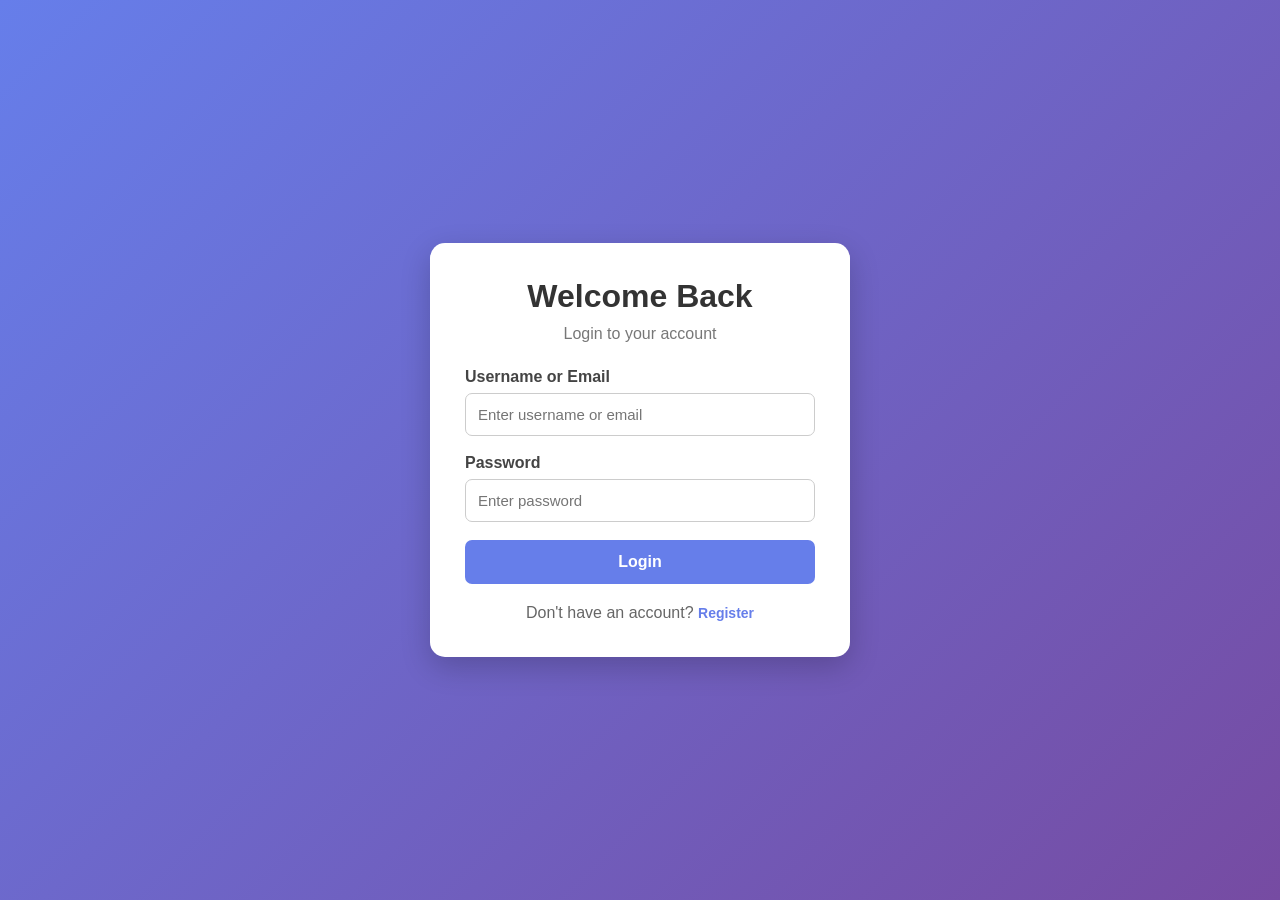
==== WEBDEV-L2-LOGIN_AUTHENTICATION_SYSTEM/index.html @ feb8914d "Add files via upload" ====
<!DOCTYPE html>
<html lang="en">

<head>
    <meta charset="UTF-8">
    <meta name="viewport" content="width=device-width, initial-scale=1.0">

    <title>Authentication System</title>

    <style>
        * {
            margin: 0;
            padding: 0;
            box-sizing: border-box;
            font-family: Arial, sans-serif;
        }

        body {
            min-height: 100vh;
            background: linear-gradient(135deg, #667eea, #764ba2);
            display: flex;
            justify-content: center;
            align-items: center;
            padding: 20px;
        }

        .container {
            width: 100%;
            max-width: 420px;
        }

        .card {
            background: white;
            padding: 35px;
            border-radius: 15px;
            box-shadow: 0 10px 30px rgba(0, 0, 0, 0.2);
        }

        .card h1 {
            text-align: center;
            margin-bottom: 10px;
            color: #333;
        }

        .subtitle {
            text-align: center;
            color: #777;
            margin-bottom: 25px;
        }

        .form-group {
            margin-bottom: 18px;
        }

        .form-group label {
            display: block;
            margin-bottom: 7px;
            font-weight: bold;
            color: #444;
        }

        .form-group input {
            width: 100%;
            padding: 12px;
            border: 1px solid #ccc;
            border-radius: 7px;
            font-size: 15px;
            outline: none;
        }

        .form-group input:focus {
            border-color: #667eea;
        }

        .password-info {
            margin-top: 6px;
            font-size: 12px;
            color: #777;
        }

        .btn {
            width: 100%;
            padding: 13px;
            border: none;
            border-radius: 7px;
            background: #667eea;
            color: white;
            font-size: 16px;
            font-weight: bold;
            cursor: pointer;
        }

        .btn:hover {
            background: #5568d8;
        }

        .switch {
            text-align: center;
            margin-top: 20px;
            color: #666;
        }

        .switch button {
            background: none;
            border: none;
            color: #667eea;
            font-weight: bold;
            cursor: pointer;
            font-size: 14px;
        }

        .message {
            padding: 10px;
            margin-bottom: 15px;
            border-radius: 6px;
            display: none;
            font-size: 14px;
        }

        .error {
            background: #ffe5e5;
            color: #d32f2f;
        }

        .success {
            background: #e4f7e8;
            color: #2e7d32;
        }

        /* Dashboard */

        .dashboard {
            max-width: 700px;
            width: 100%;
        }

        .dashboard-card {
            background: white;
            border-radius: 15px;
            padding: 40px;
            text-align: center;
            box-shadow: 0 10px 30px rgba(0, 0, 0, 0.2);
        }

        .dashboard-card h1 {
            color: #333;
            margin-bottom: 15px;
        }

        .welcome {
            font-size: 18px;
            color: #667eea;
            margin-bottom: 25px;
            font-weight: bold;
        }

        .user-box {
            background: #f5f6ff;
            padding: 20px;
            border-radius: 10px;
            margin-bottom: 25px;
            text-align: left;
        }

        .user-box p {
            margin: 10px 0;
            color: #555;
        }

        .logout-btn {
            padding: 12px 30px;
            background: #e53935;
            color: white;
            border: none;
            border-radius: 7px;
            cursor: pointer;
            font-size: 15px;
            font-weight: bold;
        }

        .logout-btn:hover {
            background: #c62828;
        }

        .hidden {
            display: none;
        }

        @media (max-width: 500px) {

            .card,
            .dashboard-card {
                padding: 25px;
            }
        }
    </style>
</head>

<body>

    <!-- Authentication Container -->
    <div class="container" id="authContainer">

        <!-- Registration Page -->
        <div class="card" id="registerPage">

            <h1>Create Account</h1>

            <p class="subtitle">
                Register a new account
            </p>

            <div id="registerMessage" class="message"></div>

            <form id="registerForm">

                <div class="form-group">
                    <label for="registerUsername">
                        Username
                    </label>

                    <input
                        type="text"
                        id="registerUsername"
                        placeholder="Enter username"
                        autocomplete="username"
                    >
                </div>

                <div class="form-group">
                    <label for="registerEmail">
                        Email
                    </label>

                    <input
                        type="email"
                        id="registerEmail"
                        placeholder="Enter email"
                        autocomplete="email"
                    >
                </div>

                <div class="form-group">
                    <label for="registerPassword">
                        Password
                    </label>

                    <input
                        type="password"
                        id="registerPassword"
                        placeholder="Enter password"
                        autocomplete="new-password"
                    >

                    <p class="password-info">
                        Minimum 8 characters and at least 1 number
                    </p>
                </div>

                <div class="form-group">
                    <label for="confirmPassword">
                        Confirm Password
                    </label>

                    <input
                        type="password"
                        id="confirmPassword"
                        placeholder="Confirm password"
                        autocomplete="new-password"
                    >
                </div>

                <button type="submit" class="btn">
                    Register
                </button>

            </form>

            <div class="switch">
                Already have an account?

                <button onclick="showLogin()">
                    Login
                </button>
            </div>

        </div>


        <!-- Login Page -->
        <div class="card hidden" id="loginPage">

            <h1>Welcome Back</h1>

            <p class="subtitle">
                Login to your account
            </p>

            <div id="loginMessage" class="message"></div>

            <form id="loginForm">

                <div class="form-group">
                    <label for="loginUsername">
                        Username or Email
                    </label>

                    <input
                        type="text"
                        id="loginUsername"
                        placeholder="Enter username or email"
                        autocomplete="username"
                    >
                </div>

                <div class="form-group">
                    <label for="loginPassword">
                        Password
                    </label>

                    <input
                        type="password"
                        id="loginPassword"
                        placeholder="Enter password"
                        autocomplete="current-password"
                    >
                </div>

                <button type="submit" class="btn">
                    Login
                </button>

            </form>

            <div class="switch">
                Don't have an account?

                <button onclick="showRegister()">
                    Register
                </button>
            </div>

        </div>

    </div>


    <!-- Protected Dashboard -->
    <div class="dashboard hidden" id="dashboardPage">

        <div class="dashboard-card">

            <h1>Dashboard</h1>

            <p class="welcome" id="welcomeMessage">
                Welcome!
            </p>

            <div class="user-box">

                <p>
                    <strong>Username:</strong>
                    <span id="dashboardUsername"></span>
                </p>

                <p>
                    <strong>Email:</strong>
                    <span id="dashboardEmail"></span>
                </p>

                <p>
                    <strong>Status:</strong>
                    Logged In
                </p>

            </div>

            <button
                class="logout-btn"
                onclick="logout()">
                Logout
            </button>

        </div>

    </div>


    <script>

        /* =====================================================
           STORAGE
        ===================================================== */

        const USERS_KEY = "auth_users";
        const SESSION_KEY = "auth_session";


        // Get registered users
        function getUsers() {

            return JSON.parse(
                localStorage.getItem(USERS_KEY)
            ) || [];

        }


        // Save registered users
        function saveUsers(users) {

            localStorage.setItem(
                USERS_KEY,
                JSON.stringify(users)
            );

        }


        /* =====================================================
           SHA-256 PASSWORD HASHING
        ===================================================== */

        async function hashPassword(password) {

            const encoder =
                new TextEncoder();

            const data =
                encoder.encode(password);

            const hashBuffer =
                await crypto.subtle.digest(
                    "SHA-256",
                    data
                );

            const hashArray =
                Array.from(
                    new Uint8Array(hashBuffer)
                );

            return hashArray
                .map(
                    byte =>
                        byte
                            .toString(16)
                            .padStart(2, "0")
                )
                .join("");

        }


        /* =====================================================
           MESSAGE FUNCTIONS
        ===================================================== */

        function showMessage(
            elementId,
            message,
            type
        ) {

            const element =
                document.getElementById(elementId);

            element.textContent = message;

            element.className =
                "message " + type;

            element.style.display = "block";

        }


        function hideMessage(elementId) {

            const element =
                document.getElementById(elementId);

            element.style.display = "none";

        }


        /* =====================================================
           PAGE NAVIGATION
        ===================================================== */

        function showRegister() {

            document
                .getElementById("loginPage")
                .classList.add("hidden");

            document
                .getElementById("registerPage")
                .classList.remove("hidden");

            hideMessage("loginMessage");

        }


        function showLogin() {

            document
                .getElementById("registerPage")
                .classList.add("hidden");

            document
                .getElementById("loginPage")
                .classList.remove("hidden");

            hideMessage("registerMessage");

        }


        /* =====================================================
           REGISTRATION
        ===================================================== */

        document
            .getElementById("registerForm")
            .addEventListener(
                "submit",
                async function (event) {

                    event.preventDefault();


                    const username =
                        document
                            .getElementById(
                                "registerUsername"
                            )
                            .value
                            .trim();


                    const email =
                        document
                            .getElementById(
                                "registerEmail"
                            )
                            .value
                            .trim()
                            .toLowerCase();


                    const password =
                        document
                            .getElementById(
                                "registerPassword"
                            )
                            .value;


                    const confirmPassword =
                        document
                            .getElementById(
                                "confirmPassword"
                            )
                            .value;


                    hideMessage("registerMessage");


                    /* Basic validation */

                    if (
                        username === "" ||
                        email === "" ||
                        password === "" ||
                        confirmPassword === ""
                    ) {

                        showMessage(
                            "registerMessage",
                            "Please fill in all fields.",
                            "error"
                        );

                        return;
                    }


                    /* Username validation */

                    if (username.length < 3) {

                        showMessage(
                            "registerMessage",
                            "Username must contain at least 3 characters.",
                            "error"
                        );

                        return;
                    }


                    /* Email validation */

                    const emailPattern =
                        /^[^\s@]+@[^\s@]+\.[^\s@]+$/;


                    if (!emailPattern.test(email)) {

                        showMessage(
                            "registerMessage",
                            "Please enter a valid email address.",
                            "error"
                        );

                        return;
                    }


                    /* Password validation */

                    if (password.length < 8) {

                        showMessage(
                            "registerMessage",
                            "Password must contain at least 8 characters.",
                            "error"
                        );

                        return;
                    }


                    /* At least one number */

                    if (!/\d/.test(password)) {

                        showMessage(
                            "registerMessage",
                            "Password must contain at least 1 number.",
                            "error"
                        );

                        return;
                    }


                    /* Confirm password */

                    if (password !== confirmPassword) {

                        showMessage(
                            "registerMessage",
                            "Passwords do not match.",
                            "error"
                        );

                        return;
                    }


                    /* Get existing users */

                    const users = getUsers();


                    /* Duplicate check */

                    const duplicateUser =
                        users.find(
                            user =>
                                user.username.toLowerCase() ===
                                username.toLowerCase() ||

                                user.email.toLowerCase() ===
                                email
                        );


                    if (duplicateUser) {

                        showMessage(
                            "registerMessage",
                            "Username or email already exists.",
                            "error"
                        );

                        return;
                    }


                    /* Hash password */

                    const hashedPassword =
                        await hashPassword(password);


                    /* Create user */

                    const newUser = {

                        id: Date.now(),

                        username: username,

                        email: email,

                        password: hashedPassword

                    };


                    users.push(newUser);


                    saveUsers(users);


                    /* Clear form */

                    document
                        .getElementById("registerForm")
                        .reset();


                    showMessage(
                        "registerMessage",
                        "Registration successful! You can now login.",
                        "success"
                    );


                    setTimeout(
                        () => {

                            showLogin();

                        },
                        1500
                    );

                }
            );


        /* =====================================================
           LOGIN
        ===================================================== */

        document
            .getElementById("loginForm")
            .addEventListener(
                "submit",
                async function (event) {

                    event.preventDefault();


                    const usernameOrEmail =
                        document
                            .getElementById(
                                "loginUsername"
                            )
                            .value
                            .trim();


                    const password =
                        document
                            .getElementById(
                                "loginPassword"
                            )
                            .value;


                    hideMessage("loginMessage");


                    /* Empty validation */

                    if (
                        usernameOrEmail === "" ||
                        password === ""
                    ) {

                        showMessage(
                            "loginMessage",
                            "Please enter username/email and password.",
                            "error"
                        );

                        return;
                    }


                    /* Get users */

                    const users = getUsers();


                    /*
                       Find user by username OR email
                    */

                    const user =
                        users.find(
                            user =>
                                user.username.toLowerCase() ===
                                usernameOrEmail.toLowerCase() ||

                                user.email.toLowerCase() ===
                                usernameOrEmail.toLowerCase()
                        );


                    /*
                       Hash entered password
                    */

                    const hashedPassword =
                        await hashPassword(password);


                    /*
                       IMPORTANT:
                       Same generic error is shown
                       whether username/email or
                       password is incorrect.
                    */

                    if (
                        !user ||
                        user.password !== hashedPassword
                    ) {

                        showMessage(
                            "loginMessage",
                            "Invalid username/email or password.",
                            "error"
                        );

                        return;
                    }


                    /* Create session */

                    const session = {

                        userId: user.id,

                        username: user.username,

                        email: user.email,

                        loginTime:
                            new Date().toLocaleString()

                    };


                    localStorage.setItem(
                        SESSION_KEY,
                        JSON.stringify(session)
                    );


                    /*
                       Show dashboard
                    */

                    showDashboard();

                }
            );


        /* =====================================================
           DASHBOARD
        ===================================================== */

        function showDashboard() {

            const session =
                JSON.parse(
                    localStorage.getItem(SESSION_KEY)
                );


            /*
               If no session exists,
               don't allow dashboard access.
            */

            if (!session) {

                showLogin();

                return;

            }


            document
                .getElementById("authContainer")
                .classList.add("hidden");


            document
                .getElementById("dashboardPage")
                .classList.remove("hidden");


            document
                .getElementById(
                    "welcomeMessage"
                )
                .textContent =
                `Welcome, ${session.username}!`;


            document
                .getElementById(
                    "dashboardUsername"
                )
                .textContent =
                session.username;


            document
                .getElementById(
                    "dashboardEmail"
                )
                .textContent =
                session.email;

        }


        /* =====================================================
           LOGOUT
        ===================================================== */

        function logout() {

            /*
               Remove session
               but keep registered users.
            */

            localStorage.removeItem(
                SESSION_KEY
            );


            document
                .getElementById("dashboardPage")
                .classList.add("hidden");


            document
                .getElementById("authContainer")
                .classList.remove("hidden");


            document
                .getElementById("loginForm")
                .reset();


            showLogin();


            showMessage(
                "loginMessage",
                "You have been logged out successfully.",
                "success"
            );

        }


        /* =====================================================
           CHECK SESSION WHEN PAGE LOADS
        ===================================================== */

        function checkSession() {

            const session =
                localStorage.getItem(
                    SESSION_KEY
                );


            if (session) {

                showDashboard();

            } else {

                showLogin();

            }

        }


        /*
           Run when page loads
        */

        checkSession();

    </script>

</body>

</html>
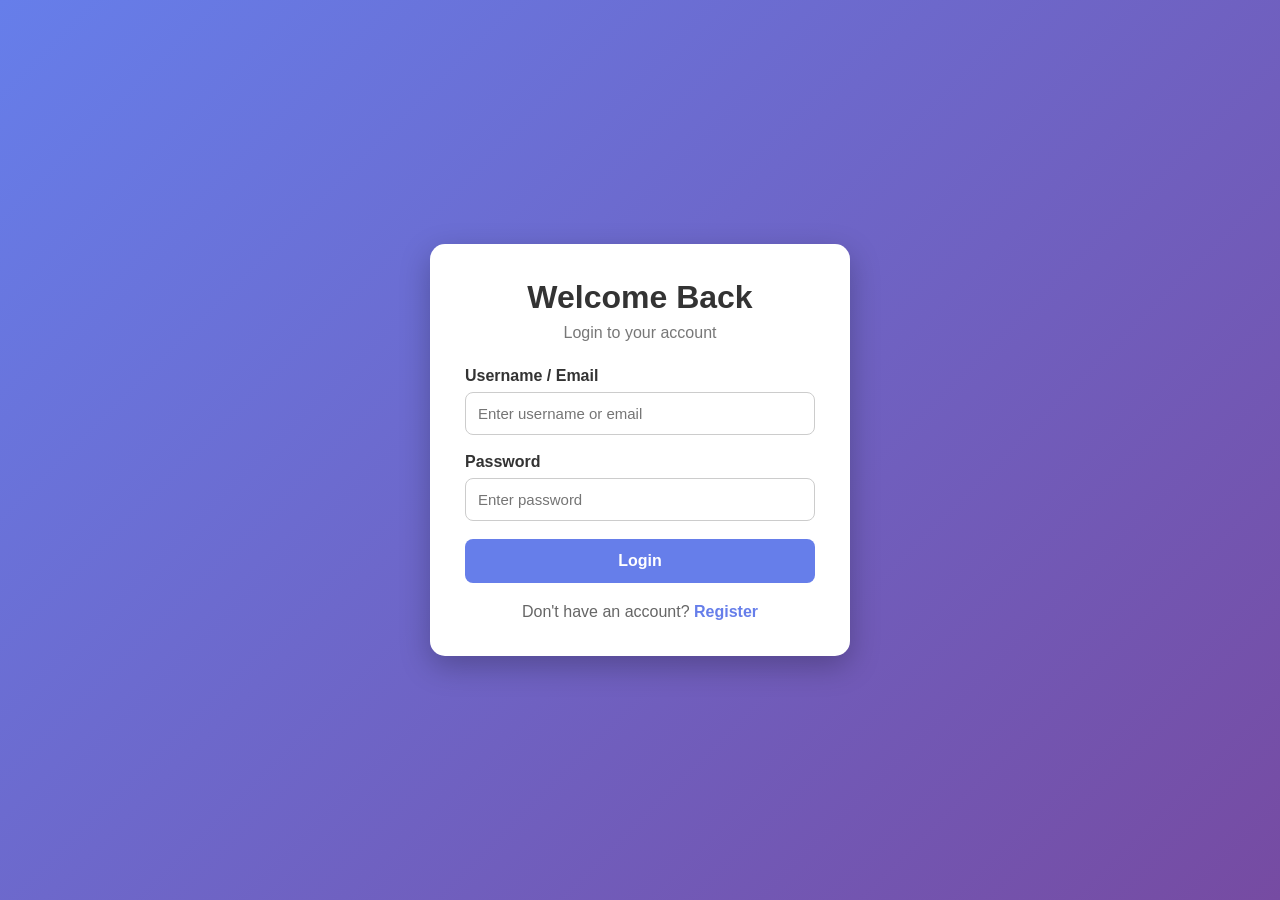
==== commit bce1dda1: "Add files via upload" ====
--- a/WEBDEV-L2-LOGIN_AUTHENTICATION_SYSTEM/index.html
+++ b/WEBDEV-L2-LOGIN_AUTHENTICATION_SYSTEM/index.html
@@ -1,1022 +1,50 @@
 <!DOCTYPE html>
 <html lang="en">
-
 <head>
     <meta charset="UTF-8">
     <meta name="viewport" content="width=device-width, initial-scale=1.0">
-
-    <title>Authentication System</title>
-
-    <style>
-        * {
-            margin: 0;
-            padding: 0;
-            box-sizing: border-box;
-            font-family: Arial, sans-serif;
-        }
-
-        body {
-            min-height: 100vh;
-            background: linear-gradient(135deg, #667eea, #764ba2);
-            display: flex;
-            justify-content: center;
-            align-items: center;
-            padding: 20px;
-        }
-
-        .container {
-            width: 100%;
-            max-width: 420px;
-        }
-
-        .card {
-            background: white;
-            padding: 35px;
-            border-radius: 15px;
-            box-shadow: 0 10px 30px rgba(0, 0, 0, 0.2);
-        }
-
-        .card h1 {
-            text-align: center;
-            margin-bottom: 10px;
-            color: #333;
-        }
-
-        .subtitle {
-            text-align: center;
-            color: #777;
-            margin-bottom: 25px;
-        }
-
-        .form-group {
-            margin-bottom: 18px;
-        }
-
-        .form-group label {
-            display: block;
-            margin-bottom: 7px;
-            font-weight: bold;
-            color: #444;
-        }
-
-        .form-group input {
-            width: 100%;
-            padding: 12px;
-            border: 1px solid #ccc;
-            border-radius: 7px;
-            font-size: 15px;
-            outline: none;
-        }
-
-        .form-group input:focus {
-            border-color: #667eea;
-        }
-
-        .password-info {
-            margin-top: 6px;
-            font-size: 12px;
-            color: #777;
-        }
-
-        .btn {
-            width: 100%;
-            padding: 13px;
-            border: none;
-            border-radius: 7px;
-            background: #667eea;
-            color: white;
-            font-size: 16px;
-            font-weight: bold;
-            cursor: pointer;
-        }
-
-        .btn:hover {
-            background: #5568d8;
-        }
-
-        .switch {
-            text-align: center;
-            margin-top: 20px;
-            color: #666;
-        }
-
-        .switch button {
-            background: none;
-            border: none;
-            color: #667eea;
-            font-weight: bold;
-            cursor: pointer;
-            font-size: 14px;
-        }
-
-        .message {
-            padding: 10px;
-            margin-bottom: 15px;
-            border-radius: 6px;
-            display: none;
-            font-size: 14px;
-        }
-
-        .error {
-            background: #ffe5e5;
-            color: #d32f2f;
-        }
-
-        .success {
-            background: #e4f7e8;
-            color: #2e7d32;
-        }
-
-        /* Dashboard */
-
-        .dashboard {
-            max-width: 700px;
-            width: 100%;
-        }
-
-        .dashboard-card {
-            background: white;
-            border-radius: 15px;
-            padding: 40px;
-            text-align: center;
-            box-shadow: 0 10px 30px rgba(0, 0, 0, 0.2);
-        }
-
-        .dashboard-card h1 {
-            color: #333;
-            margin-bottom: 15px;
-        }
-
-        .welcome {
-            font-size: 18px;
-            color: #667eea;
-            margin-bottom: 25px;
-            font-weight: bold;
-        }
-
-        .user-box {
-            background: #f5f6ff;
-            padding: 20px;
-            border-radius: 10px;
-            margin-bottom: 25px;
-            text-align: left;
-        }
-
-        .user-box p {
-            margin: 10px 0;
-            color: #555;
-        }
-
-        .logout-btn {
-            padding: 12px 30px;
-            background: #e53935;
-            color: white;
-            border: none;
-            border-radius: 7px;
-            cursor: pointer;
-            font-size: 15px;
-            font-weight: bold;
-        }
-
-        .logout-btn:hover {
-            background: #c62828;
-        }
-
-        .hidden {
-            display: none;
-        }
-
-        @media (max-width: 500px) {
-
-            .card,
-            .dashboard-card {
-                padding: 25px;
-            }
-        }
-    </style>
+    <title>Login - Authentication System</title>
+    <link rel="stylesheet" href="style.css">
 </head>
-
 <body>
 
-    <!-- Authentication Container -->
-    <div class="container" id="authContainer">
+    <div class="auth-container">
+        <div class="auth-box">
+            <h1>Welcome Back</h1>
+            <p class="subtitle">Login to your account</p>
 
-        <!-- Registration Page -->
-        <div class="card" id="registerPage">
-
-            <h1>Create Account</h1>
-
-            <p class="subtitle">
-                Register a new account
-            </p>
-
-            <div id="registerMessage" class="message"></div>
-
-            <form id="registerForm">
+            <form id="loginForm">
 
                 <div class="form-group">
-                    <label for="registerUsername">
-                        Username
-                    </label>
-
+                    <label for="loginUsername">Username / Email</label>
                     <input
                         type="text"
-                        id="registerUsername"
-                        placeholder="Enter username"
-                        autocomplete="username"
+                        id="loginUsername"
+                        placeholder="Enter username or email"
                     >
                 </div>
 
                 <div class="form-group">
-                    <label for="registerEmail">
-                        Email
-                    </label>
-
-                    <input
-                        type="email"
-                        id="registerEmail"
-                        placeholder="Enter email"
-                        autocomplete="email"
-                    >
-                </div>
-
-                <div class="form-group">
-                    <label for="registerPassword">
-                        Password
-                    </label>
-
-                    <input
-                        type="password"
-                        id="registerPassword"
-                        placeholder="Enter password"
-                        autocomplete="new-password"
-                    >
-
-                    <p class="password-info">
-                        Minimum 8 characters and at least 1 number
-                    </p>
-                </div>
-
-                <div class="form-group">
-                    <label for="confirmPassword">
-                        Confirm Password
-                    </label>
-
-                    <input
-                        type="password"
-                        id="confirmPassword"
-                        placeholder="Confirm password"
-                        autocomplete="new-password"
-                    >
-                </div>
-
-                <button type="submit" class="btn">
-                    Register
-                </button>
-
-            </form>
-
-            <div class="switch">
-                Already have an account?
-
-                <button onclick="showLogin()">
-                    Login
-                </button>
-            </div>
-
-        </div>
-
-
-        <!-- Login Page -->
-        <div class="card hidden" id="loginPage">
-
-            <h1>Welcome Back</h1>
-
-            <p class="subtitle">
-                Login to your account
-            </p>
-
-            <div id="loginMessage" class="message"></div>
-
-            <form id="loginForm">
-
-                <div class="form-group">
-                    <label for="loginUsername">
-                        Username or Email
-                    </label>
-
-                    <input
-                        type="text"
-                        id="loginUsername"
-                        placeholder="Enter username or email"
-                        autocomplete="username"
-                    >
-                </div>
-
-                <div class="form-group">
-                    <label for="loginPassword">
-                        Password
-                    </label>
-
+                    <label for="loginPassword">Password</label>
                     <input
                         type="password"
                         id="loginPassword"
                         placeholder="Enter password"
-                        autocomplete="current-password"
                     >
                 </div>
 
-                <button type="submit" class="btn">
-                    Login
-                </button>
+                <p id="loginError" class="error-message"></p>
 
+                <button type="submit" class="btn">Login</button>
             </form>
 
-            <div class="switch">
+            <p class="switch-page">
                 Don't have an account?
-
-                <button onclick="showRegister()">
-                    Register
-                </button>
-            </div>
-
+                <a href="register.html">Register</a>
+            </p>
         </div>
-
     </div>
 
-
-    <!-- Protected Dashboard -->
-    <div class="dashboard hidden" id="dashboardPage">
-
-        <div class="dashboard-card">
-
-            <h1>Dashboard</h1>
-
-            <p class="welcome" id="welcomeMessage">
-                Welcome!
-            </p>
-
-            <div class="user-box">
-
-                <p>
-                    <strong>Username:</strong>
-                    <span id="dashboardUsername"></span>
-                </p>
-
-                <p>
-                    <strong>Email:</strong>
-                    <span id="dashboardEmail"></span>
-                </p>
-
-                <p>
-                    <strong>Status:</strong>
-                    Logged In
-                </p>
-
-            </div>
-
-            <button
-                class="logout-btn"
-                onclick="logout()">
-                Logout
-            </button>
-
-        </div>
-
-    </div>
-
-
-    <script>
-
-        /* =====================================================
-           STORAGE
-        ===================================================== */
-
-        const USERS_KEY = "auth_users";
-        const SESSION_KEY = "auth_session";
-
-
-        // Get registered users
-        function getUsers() {
-
-            return JSON.parse(
-                localStorage.getItem(USERS_KEY)
-            ) || [];
-
-        }
-
-
-        // Save registered users
-        function saveUsers(users) {
-
-            localStorage.setItem(
-                USERS_KEY,
-                JSON.stringify(users)
-            );
-
-        }
-
-
-        /* =====================================================
-           SHA-256 PASSWORD HASHING
-        ===================================================== */
-
-        async function hashPassword(password) {
-
-            const encoder =
-                new TextEncoder();
-
-            const data =
-                encoder.encode(password);
-
-            const hashBuffer =
-                await crypto.subtle.digest(
-                    "SHA-256",
-                    data
-                );
-
-            const hashArray =
-                Array.from(
-                    new Uint8Array(hashBuffer)
-                );
-
-            return hashArray
-                .map(
-                    byte =>
-                        byte
-                            .toString(16)
-                            .padStart(2, "0")
-                )
-                .join("");
-
-        }
-
-
-        /* =====================================================
-           MESSAGE FUNCTIONS
-        ===================================================== */
-
-        function showMessage(
-            elementId,
-            message,
-            type
-        ) {
-
-            const element =
-                document.getElementById(elementId);
-
-            element.textContent = message;
-
-            element.className =
-                "message " + type;
-
-            element.style.display = "block";
-
-        }
-
-
-        function hideMessage(elementId) {
-
-            const element =
-                document.getElementById(elementId);
-
-            element.style.display = "none";
-
-        }
-
-
-        /* =====================================================
-           PAGE NAVIGATION
-        ===================================================== */
-
-        function showRegister() {
-
-            document
-                .getElementById("loginPage")
-                .classList.add("hidden");
-
-            document
-                .getElementById("registerPage")
-                .classList.remove("hidden");
-
-            hideMessage("loginMessage");
-
-        }
-
-
-        function showLogin() {
-
-            document
-                .getElementById("registerPage")
-                .classList.add("hidden");
-
-            document
-                .getElementById("loginPage")
-                .classList.remove("hidden");
-
-            hideMessage("registerMessage");
-
-        }
-
-
-        /* =====================================================
-           REGISTRATION
-        ===================================================== */
-
-        document
-            .getElementById("registerForm")
-            .addEventListener(
-                "submit",
-                async function (event) {
-
-                    event.preventDefault();
-
-
-                    const username =
-                        document
-                            .getElementById(
-                                "registerUsername"
-                            )
-                            .value
-                            .trim();
-
-
-                    const email =
-                        document
-                            .getElementById(
-                                "registerEmail"
-                            )
-                            .value
-                            .trim()
-                            .toLowerCase();
-
-
-                    const password =
-                        document
-                            .getElementById(
-                                "registerPassword"
-                            )
-                            .value;
-
-
-                    const confirmPassword =
-                        document
-                            .getElementById(
-                                "confirmPassword"
-                            )
-                            .value;
-
-
-                    hideMessage("registerMessage");
-
-
-                    /* Basic validation */
-
-                    if (
-                        username === "" ||
-                        email === "" ||
-                        password === "" ||
-                        confirmPassword === ""
-                    ) {
-
-                        showMessage(
-                            "registerMessage",
-                            "Please fill in all fields.",
-                            "error"
-                        );
-
-                        return;
-                    }
-
-
-                    /* Username validation */
-
-                    if (username.length < 3) {
-
-                        showMessage(
-                            "registerMessage",
-                            "Username must contain at least 3 characters.",
-                            "error"
-                        );
-
-                        return;
-                    }
-
-
-                    /* Email validation */
-
-                    const emailPattern =
-                        /^[^\s@]+@[^\s@]+\.[^\s@]+$/;
-
-
-                    if (!emailPattern.test(email)) {
-
-                        showMessage(
-                            "registerMessage",
-                            "Please enter a valid email address.",
-                            "error"
-                        );
-
-                        return;
-                    }
-
-
-                    /* Password validation */
-
-                    if (password.length < 8) {
-
-                        showMessage(
-                            "registerMessage",
-                            "Password must contain at least 8 characters.",
-                            "error"
-                        );
-
-                        return;
-                    }
-
-
-                    /* At least one number */
-
-                    if (!/\d/.test(password)) {
-
-                        showMessage(
-                            "registerMessage",
-                            "Password must contain at least 1 number.",
-                            "error"
-                        );
-
-                        return;
-                    }
-
-
-                    /* Confirm password */
-
-                    if (password !== confirmPassword) {
-
-                        showMessage(
-                            "registerMessage",
-                            "Passwords do not match.",
-                            "error"
-                        );
-
-                        return;
-                    }
-
-
-                    /* Get existing users */
-
-                    const users = getUsers();
-
-
-                    /* Duplicate check */
-
-                    const duplicateUser =
-                        users.find(
-                            user =>
-                                user.username.toLowerCase() ===
-                                username.toLowerCase() ||
-
-                                user.email.toLowerCase() ===
-                                email
-                        );
-
-
-                    if (duplicateUser) {
-
-                        showMessage(
-                            "registerMessage",
-                            "Username or email already exists.",
-                            "error"
-                        );
-
-                        return;
-                    }
-
-
-                    /* Hash password */
-
-                    const hashedPassword =
-                        await hashPassword(password);
-
-
-                    /* Create user */
-
-                    const newUser = {
-
-                        id: Date.now(),
-
-                        username: username,
-
-                        email: email,
-
-                        password: hashedPassword
-
-                    };
-
-
-                    users.push(newUser);
-
-
-                    saveUsers(users);
-
-
-                    /* Clear form */
-
-                    document
-                        .getElementById("registerForm")
-                        .reset();
-
-
-                    showMessage(
-                        "registerMessage",
-                        "Registration successful! You can now login.",
-                        "success"
-                    );
-
-
-                    setTimeout(
-                        () => {
-
-                            showLogin();
-
-                        },
-                        1500
-                    );
-
-                }
-            );
-
-
-        /* =====================================================
-           LOGIN
-        ===================================================== */
-
-        document
-            .getElementById("loginForm")
-            .addEventListener(
-                "submit",
-                async function (event) {
-
-                    event.preventDefault();
-
-
-                    const usernameOrEmail =
-                        document
-                            .getElementById(
-                                "loginUsername"
-                            )
-                            .value
-                            .trim();
-
-
-                    const password =
-                        document
-                            .getElementById(
-                                "loginPassword"
-                            )
-                            .value;
-
-
-                    hideMessage("loginMessage");
-
-
-                    /* Empty validation */
-
-                    if (
-                        usernameOrEmail === "" ||
-                        password === ""
-                    ) {
-
-                        showMessage(
-                            "loginMessage",
-                            "Please enter username/email and password.",
-                            "error"
-                        );
-
-                        return;
-                    }
-
-
-                    /* Get users */
-
-                    const users = getUsers();
-
-
-                    /*
-                       Find user by username OR email
-                    */
-
-                    const user =
-                        users.find(
-                            user =>
-                                user.username.toLowerCase() ===
-                                usernameOrEmail.toLowerCase() ||
-
-                                user.email.toLowerCase() ===
-                                usernameOrEmail.toLowerCase()
-                        );
-
-
-                    /*
-                       Hash entered password
-                    */
-
-                    const hashedPassword =
-                        await hashPassword(password);
-
-
-                    /*
-                       IMPORTANT:
-                       Same generic error is shown
-                       whether username/email or
-                       password is incorrect.
-                    */
-
-                    if (
-                        !user ||
-                        user.password !== hashedPassword
-                    ) {
-
-                        showMessage(
-                            "loginMessage",
-                            "Invalid username/email or password.",
-                            "error"
-                        );
-
-                        return;
-                    }
-
-
-                    /* Create session */
-
-                    const session = {
-
-                        userId: user.id,
-
-                        username: user.username,
-
-                        email: user.email,
-
-                        loginTime:
-                            new Date().toLocaleString()
-
-                    };
-
-
-                    localStorage.setItem(
-                        SESSION_KEY,
-                        JSON.stringify(session)
-                    );
-
-
-                    /*
-                       Show dashboard
-                    */
-
-                    showDashboard();
-
-                }
-            );
-
-
-        /* =====================================================
-           DASHBOARD
-        ===================================================== */
-
-        function showDashboard() {
-
-            const session =
-                JSON.parse(
-                    localStorage.getItem(SESSION_KEY)
-                );
-
-
-            /*
-               If no session exists,
-               don't allow dashboard access.
-            */
-
-            if (!session) {
-
-                showLogin();
-
-                return;
-
-            }
-
-
-            document
-                .getElementById("authContainer")
-                .classList.add("hidden");
-
-
-            document
-                .getElementById("dashboardPage")
-                .classList.remove("hidden");
-
-
-            document
-                .getElementById(
-                    "welcomeMessage"
-                )
-                .textContent =
-                `Welcome, ${session.username}!`;
-
-
-            document
-                .getElementById(
-                    "dashboardUsername"
-                )
-                .textContent =
-                session.username;
-
-
-            document
-                .getElementById(
-                    "dashboardEmail"
-                )
-                .textContent =
-                session.email;
-
-        }
-
-
-        /* =====================================================
-           LOGOUT
-        ===================================================== */
-
-        function logout() {
-
-            /*
-               Remove session
-               but keep registered users.
-            */
-
-            localStorage.removeItem(
-                SESSION_KEY
-            );
-
-
-            document
-                .getElementById("dashboardPage")
-                .classList.add("hidden");
-
-
-            document
-                .getElementById("authContainer")
-                .classList.remove("hidden");
-
-
-            document
-                .getElementById("loginForm")
-                .reset();
-
-
-            showLogin();
-
-
-            showMessage(
-                "loginMessage",
-                "You have been logged out successfully.",
-                "success"
-            );
-
-        }
-
-
-        /* =====================================================
-           CHECK SESSION WHEN PAGE LOADS
-        ===================================================== */
-
-        function checkSession() {
-
-            const session =
-                localStorage.getItem(
-                    SESSION_KEY
-                );
-
-
-            if (session) {
-
-                showDashboard();
-
-            } else {
-
-                showLogin();
-
-            }
-
-        }
-
-
-        /*
-           Run when page loads
-        */
-
-        checkSession();
-
-    </script>
-
+    <script src="script.js"></script>
 </body>
-
 </html>
--- a/WEBDEV-L2-LOGIN_AUTHENTICATION_SYSTEM/style.css
+++ b/WEBDEV-L2-LOGIN_AUTHENTICATION_SYSTEM/style.css
@@ -0,0 +1,171 @@
+* {
+    margin: 0;
+    padding: 0;
+    box-sizing: border-box;
+}
+
+body {
+    font-family: Arial, sans-serif;
+    min-height: 100vh;
+    background: linear-gradient(135deg, #667eea, #764ba2);
+}
+
+/* Authentication Pages */
+
+.auth-container {
+    min-height: 100vh;
+    display: flex;
+    justify-content: center;
+    align-items: center;
+    padding: 20px;
+}
+
+.auth-box {
+    width: 100%;
+    max-width: 420px;
+    padding: 35px;
+    background: white;
+    border-radius: 15px;
+    box-shadow: 0 10px 30px rgba(0, 0, 0, 0.25);
+}
+
+.auth-box h1 {
+    text-align: center;
+    margin-bottom: 8px;
+    color: #333;
+}
+
+.subtitle {
+    text-align: center;
+    color: #777;
+    margin-bottom: 25px;
+}
+
+.form-group {
+    margin-bottom: 18px;
+}
+
+.form-group label {
+    display: block;
+    margin-bottom: 7px;
+    font-weight: bold;
+    color: #333;
+}
+
+.form-group input {
+    width: 100%;
+    padding: 12px;
+    border: 1px solid #ccc;
+    border-radius: 8px;
+    font-size: 15px;
+    outline: none;
+}
+
+.form-group input:focus {
+    border-color: #667eea;
+}
+
+.password-info {
+    font-size: 13px;
+    color: #666;
+    margin-bottom: 15px;
+}
+
+.btn {
+    width: 100%;
+    padding: 13px;
+    border: none;
+    border-radius: 8px;
+    background: #667eea;
+    color: white;
+    font-size: 16px;
+    font-weight: bold;
+    cursor: pointer;
+    transition: 0.2s;
+}
+
+.btn:hover {
+    background: #5568d9;
+}
+
+.switch-page {
+    text-align: center;
+    margin-top: 20px;
+    color: #666;
+}
+
+.switch-page a {
+    color: #667eea;
+    text-decoration: none;
+    font-weight: bold;
+}
+
+.error-message {
+    color: #dc3545;
+    font-size: 14px;
+    margin-bottom: 12px;
+}
+
+.message {
+    font-size: 14px;
+    margin-bottom: 12px;
+}
+
+/* Dashboard */
+
+.dashboard {
+    min-height: 100vh;
+    display: flex;
+    justify-content: center;
+    align-items: center;
+    padding: 20px;
+}
+
+.dashboard-card {
+    width: 100%;
+    max-width: 550px;
+    background: white;
+    padding: 45px;
+    border-radius: 15px;
+    text-align: center;
+    box-shadow: 0 10px 30px rgba(0, 0, 0, 0.25);
+}
+
+.dashboard-card h1 {
+    color: #333;
+    margin-bottom: 15px;
+}
+
+.dashboard-card p {
+    color: #666;
+    margin-bottom: 15px;
+}
+
+.user-info {
+    font-weight: bold;
+    color: #667eea !important;
+}
+
+.logout {
+    margin-top: 15px;
+    background: #dc3545;
+}
+
+.logout:hover {
+    background: #bb2d3b;
+}
+
+/* Responsive */
+
+@media (max-width: 500px) {
+
+    .auth-box,
+    .dashboard-card {
+        padding: 25px;
+    }
+
+    .auth-box h1,
+    .dashboard-card h1 {
+        font-size: 25px;
+    }
+}
